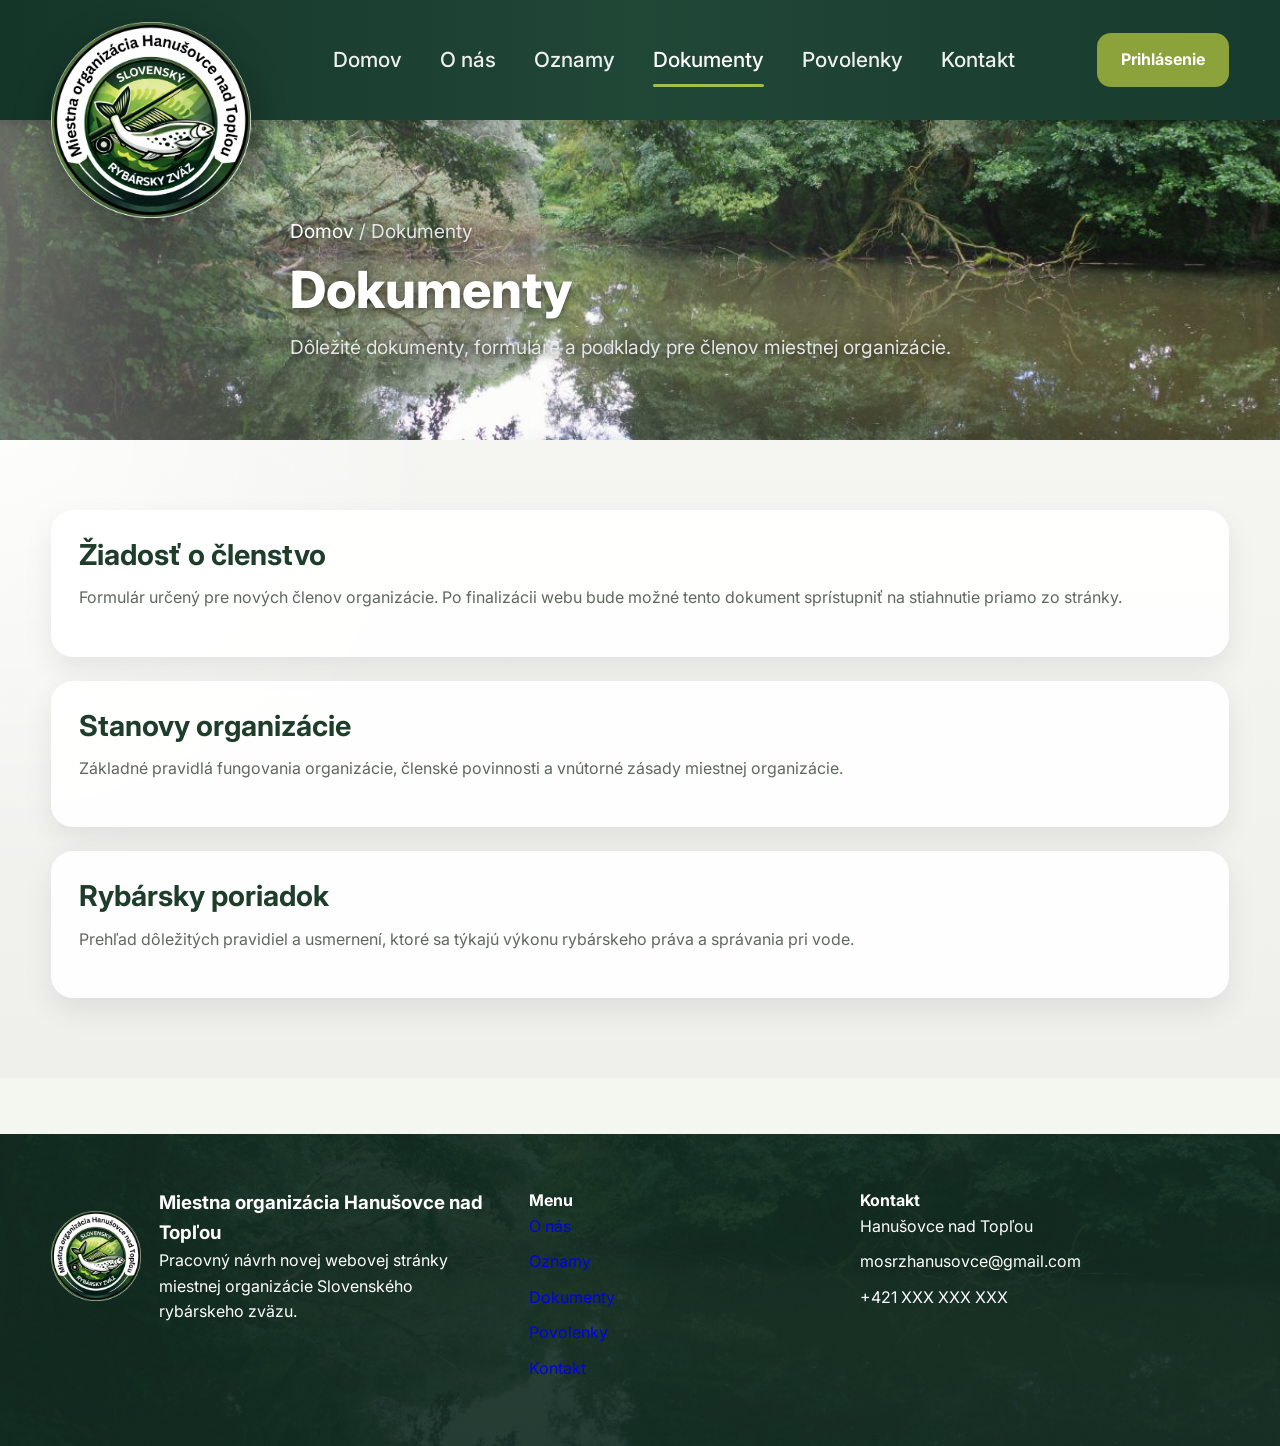
==== dokumenty.html @ 1f016d6e "update menu + mobile fix" ====
<!DOCTYPE html>
<html lang="sk">
<head>
  <meta charset="UTF-8" />
  <meta name="viewport" content="width=device-width, initial-scale=1.0"/>
  <title>Dokumenty | Miestna organizácia Hanušovce nad Topľou</title>
  <link rel="preconnect" href="https://fonts.googleapis.com">
  <link rel="preconnect" href="https://fonts.gstatic.com" crossorigin>
  <link href="https://fonts.googleapis.com/css2?family=Inter:wght@400;500;600;700;800&display=swap" rel="stylesheet">
  <link rel="stylesheet" href="style.css"/>
</head>

<script src="script.js"></script>

<body>

  <header class="site-header">
    <div class="container header-inner">
      <a href="index.html" class="brand">
        <img src="logo.png" alt="Logo organizácie">
      </a>

      <button class="menu-toggle" aria-label="Otvoriť menu">☰</button>

      <nav class="main-nav">
        <a href="index.html">Domov</a>
        <a href="o-nas.html">O nás</a>
        <a href="oznamy.html">Oznamy</a>
        <a href="dokumenty.html" class="active">Dokumenty</a>
        <a href="povolenky.html">Povolenky</a>
        <a href="kontakt.html">Kontakt</a>
      </nav>

      <a href="#" class="login-btn">Prihlásenie</a>
    </div>
  </header>

  <section class="subpage-hero">
    <div class="subpage-hero-overlay">
      <div class="container subpage-hero-content">
        <p class="breadcrumb"><a href="index.html">Domov</a> / Dokumenty</p>
        <h1>Dokumenty</h1>
        <p class="subpage-intro">
          Dôležité dokumenty, formuláre a podklady pre členov miestnej organizácie.
        </p>
      </div>
    </div>
  </section>

  <main class="page-shell">
    <section class="section container">
      <div class="announcements-list">

        <article class="announcement-card">
          <h2>Žiadosť o členstvo</h2>
          <p>
            Formulár určený pre nových členov organizácie. Po finalizácii webu bude možné
            tento dokument sprístupniť na stiahnutie priamo zo stránky.
          </p>
        </article>

        <article class="announcement-card">
          <h2>Stanovy organizácie</h2>
          <p>
            Základné pravidlá fungovania organizácie, členské povinnosti a vnútorné zásady
            miestnej organizácie.
          </p>
        </article>

        <article class="announcement-card">
          <h2>Rybársky poriadok</h2>
          <p>
            Prehľad dôležitých pravidiel a usmernení, ktoré sa týkajú výkonu rybárskeho práva
            a správania pri vode.
          </p>
        </article>

      </div>
    </section>
  </main>

  <footer class="site-footer">
    <div class="container footer-grid">
      <div class="footer-brand">
        <img src="logo.png" alt="Logo organizácie">
        <div>
          <h3>Miestna organizácia Hanušovce nad Topľou</h3>
          <p>Pracovný návrh novej webovej stránky miestnej organizácie Slovenského rybárskeho zväzu.</p>
        </div>
      </div>

      <div>
        <h4>Menu</h4>
        <ul class="footer-list">
          <li><a href="o-nas.html">O nás</a></li>
          <li><a href="oznamy.html">Oznamy</a></li>
          <li><a href="dokumenty.html" class="active">Dokumenty</a></li>
          <li><a href="povolenky.html">Povolenky</a></li>
          <li><a href="kontakt.html">Kontakt</a></li>
        </ul>
      </div>

      <div>
        <h4>Kontakt</h4>
        <ul class="footer-list">
          <li>Hanušovce nad Topľou</li>
          <li>mosrzhanusovce@gmail.com</li>
          <li>+421 XXX XXX XXX</li>
        </ul>
      </div>
    </div>
  </footer>

</body>
</html>
---- style.css ----
* {
  box-sizing: border-box;
  margin: 0;
  padding: 0;
}

:root {
  --green-dark: #1f3d2b;
  --green-main: #5f7f2f;
  --green-light: #8fae4a;
  --green-soft: #dfe7cf;
  --green-bg: #f4f7ef;

  --text-dark: #1f261f;
  --text-soft: #5f685f;

  --white: #ffffff;
  --shadow: 0 12px 30px rgba(0, 0, 0, 0.08);

  --radius-lg: 24px;
  --radius-md: 18px;
}

body {
  font-family: "Inter", sans-serif;
  background: var(--green-bg);
  color: var(--text-dark);
  line-height: 1.6;
}

img {
  max-width: 100%;
  display: block;
}

a {
  text-decoration: none;
}

.container {
  width: min(1200px, 92%);
  margin: 0 auto;
}

/* HEADER */

.site-header {
  position: sticky;
  top: 0;
  z-index: 100;
  background: linear-gradient(90deg, #143628, #214737, #173b2e);
  box-shadow: 0 4px 14px rgba(0, 0, 0, 0.18);
}

.header-inner {
  min-height: 88px;
  display: flex;
  align-items: center;
  justify-content: space-between;
  gap: 20px;
}

.brand img {
  width: 200px;
  height: 200px;
  object-fit: contain;
  margin-top: 20px;
  margin-bottom: -100px;
  filter: drop-shadow(0 12px 18px rgba(0, 0, 0, 0.3));
}

/* NAV */

.main-nav {
  display: flex;
  gap: 38px;
  align-items: center;
  flex: 1;
  justify-content: center;
}

.main-nav a {
  color: rgba(255, 255, 255, 0.92);
  font-size: 1.3rem;
  font-weight: 500;
  transition: 0.2s ease;
}

.main-nav a:hover {
  color: var(--green-light);
}

/* LOGIN BUTTON */

.login-btn {
  background: #8ca23a;
  color: white;
  padding: 14px 24px;
  border-radius: 14px;
  font-weight: 700;
  white-space: nowrap;
}

/* HERO */

.hero {
  min-height: 640px;
  background-image: url("rybnik.jpg");
  background-size: cover;
  background-position: center;
  background-repeat: no-repeat;
}

.hero-overlay {
  min-height: 640px;
  background: linear-gradient(
    90deg,
    rgba(18, 28, 20, 0.42) 0%,
    rgba(18, 28, 20, 0.20) 28%,
    rgba(18, 28, 20, 0.08) 100%
  );
  display: flex;
  align-items: center;
}

.hero-content {
  display: flex;
  align-items: center;
  min-height: 640px;
  padding-top: 110px;
  position: relative;
  z-index: 3;
}

.hero-box {
  max-width: 760px;
  padding-top: 10px;
}

.hero-box h1 {
  font-size: clamp(2.4rem, 5vw, 4.3rem);
  line-height: 1.06;
  font-weight: 800;
  margin-bottom: 22px;
  color: #1c2e1f;
}

.hero-box p {
  font-size: 1.15rem;
  line-height: 1.8;
  max-width: 720px;
  color: #ffffff;
  margin-bottom: 28px;
  font-weight: 600;
  text-shadow: 0 2px 10px rgba(0, 0, 0, 0.65);
}

/* BUTTONS */

.primary-btn,
.secondary-btn,
.small-btn {
  display: inline-block;
  transition: 0.2s ease;
}

.primary-btn {
  background: var(--green-main);
  color: white;
  padding: 18px 30px;
  border-radius: 16px;
  font-weight: 700;
  font-size: 1.15rem;
  box-shadow: 0 10px 24px rgba(0,0,0,0.18);
}

.primary-btn:hover {
  background: var(--green-dark);
  transform: translateY(-2px);
  box-shadow: 0 8px 20px rgba(0,0,0,0.15);
}

.secondary-btn {
  background: var(--green-light);
  color: #1f261f;
  padding: 13px 22px;
  border-radius: 12px;
  font-weight: 700;
  transition: all 0.2s ease;
}

.secondary-btn:hover {
  background: var(--green-main);
  color: white;
  transform: translateY(-2px);
}

.small-btn {
  background: #617a2a;
  color: white;
  padding: 12px 18px;
  border-radius: 12px;
  font-weight: 700;
}

/* MAIN WRAPPER */

.page-shell {
  background:
    radial-gradient(circle at top left, rgba(255, 255, 255, 0.8), transparent 30%),
    linear-gradient(180deg, #f5f5f2 0%, #efefec 100%);
  padding-bottom: 40px;
}

/* TOP CARDS */

.top-cards {
  margin-top: -54px;
  position: relative;
  z-index: 2;
  display: grid;
  grid-template-columns: repeat(3, 1fr);
  gap: 26px;
}

.feature-card {
  background: rgba(255, 255, 255, 0.95);
  border-radius: var(--radius-lg);
  box-shadow: var(--shadow);
  padding: 34px 26px 28px;
  text-align: center;
  position: relative;
  transition: all 0.25s ease;
}

.feature-card:hover {
  transform: translateY(-6px);
  box-shadow: 0 18px 40px rgba(0,0,0,0.12);
}

.feature-icon {
  width: 82px;
  height: 82px;
  border-radius: 50%;
  background: #dfe7cf;
  display: grid;
  place-items: center;
  font-size: 2rem;
  margin: -74px auto 20px;
  border: 6px solid #f4f4f0;
}

.feature-card h2 {
  font-size: 1.2rem;
  margin-bottom: 12px;
}

.feature-card p {
  color: var(--text-soft);
  min-height: 54px;
  margin-bottom: 20px;
}

/* NEWS */

.section {
  padding-top: 70px;
  padding-bottom: 40px;
}

.section-head {
  display: flex;
  align-items: center;
  justify-content: space-between;
  gap: 20px;
  margin-bottom: 22px;
}

.news-grid {
  display: grid;
  grid-template-columns: repeat(3, 1fr);
  gap: 26px;
}

.news-card {
  background: rgba(255, 255, 255, 0.96);
  border-radius: 22px;
  box-shadow: var(--shadow);
  padding: 26px;
  transition: all 0.25s ease;
}

.news-card:hover {
  transform: translateY(-5px);
  box-shadow: 0 16px 35px rgba(0,0,0,0.12);
}

.news-date {
  color: #7a7f7a;
  font-weight: 600;
  margin-bottom: 10px;
}

.news-card h3 {
  font-size: 1.8rem;
  line-height: 1.15;
  margin-bottom: 14px;
}

.news-card p {
  color: var(--text-soft);
  margin-bottom: 20px;
}

/* INFO SECTION */

.info-grid {
  display: grid;
  grid-template-columns: repeat(3, 1fr);
  gap: 22px;
}

.info-card {
  background: rgba(255, 255, 255, 0.97);
  border-radius: 20px;
  box-shadow: var(--shadow);
  padding: 22px;
  display: flex;
  gap: 18px;
  align-items: flex-start;
}

.info-image {
  width: 86px;
  height: 86px;
  border-radius: 50%;
  background: #e8efdc;
  display: grid;
  place-items: center;
  font-size: 2rem;
  flex-shrink: 0;
}

/* FOOTER */

.site-footer {
  margin-top: 56px;
  background:
    linear-gradient(rgba(18, 44, 34, 0.9), rgba(18, 44, 34, 0.92)),
    url("rybnik.jpg") center/cover no-repeat;
  color: white;
  padding: 54px 0;
}

.footer-grid {
  display: grid;
  grid-template-columns: 1.2fr 0.8fr 1fr;
  gap: 36px;
  align-items: start;
}

.footer-brand {
  display: flex;
  gap: 18px;
  align-items: center;
}

.footer-brand img {
  width: 90px;
  height: 90px;
}

.footer-list {
  list-style: none;
}

.footer-list li {
  margin-bottom: 10px;
}

/* RESPONSIVE */

@media (max-width: 1100px) {
  .main-nav {
    gap: 20px;
  }

  .news-grid,
  .top-cards,
  .info-grid,
  .footer-grid {
    grid-template-columns: 1fr;
  }

  .feature-icon {
  width: 82px;
  height: 82px;
  border-radius: 50%;
  background: var(--green-soft);
  display: grid;
  place-items: center;
  font-size: 2rem;
  margin: -74px auto 20px;
  border: 6px solid #f4f4f0;
}

  .top-cards {
    margin-top: 30px;
  }
}

@media (max-width: 900px) {
  .header-inner {
    flex-direction: column;
    padding: 16px 0 20px;
  }

  .brand img {
    margin: 0;
    width: 82px;
    height: 82px;
  }

  .main-nav {
    flex-wrap: wrap;
    gap: 14px 20px;
  }
}
.subpage-hero {
  min-height: 320px;
  background-image: url("rybnik.jpg");
  background-size: cover;
  background-position: center;
  background-repeat: no-repeat;
}

.subpage-hero-overlay {
  min-height: 320px;
  background: linear-gradient(
    90deg,
    rgba(243, 245, 238, 0.40) 0%,
    rgba(243, 245, 238, 0.18) 25%,
    rgba(20, 30, 20, 0.02) 100%
  );
  display: flex;
  align-items: center;
}

.subpage-hero-content {
  padding-top: 60px;
  padding-bottom: 40px;
  position: relative;
  z-index: 3;
  max-width: 700px;
}

.breadcrumb {
  font-size: 0.95rem;
  margin-bottom: 14px;
  color: #e6e6e6;
}

.breadcrumb a {
  color: #ffffff;
  text-decoration: none;
}

.subpage-hero h1 {
  font-size: clamp(2rem, 4vw, 3.2rem);
  line-height: 1.1;
  font-weight: 800;
  margin-bottom: 14px;
  color: #ffffff;
  text-shadow: 0 2px 8px rgba(0,0,0,0.6);
}

.subpage-hero p {
  color: #e5e5e5;
  font-size: 1.2rem;
}

.subpage-hero h1,
.subpage-hero p {
  text-shadow: 0 2px 8px rgba(0,0,0,0.6);
}

.subpage-intro {
  max-width: 700px;
  color: #f0f0f0;
  font-size: 1.05rem;
  line-height: 1.7;
  text-shadow: 0 2px 8px rgba(0,0,0,0.55);
}


.announcements-list {
  display: grid;
  gap: 24px;
}

.announcement-card {
  background: rgba(255, 255, 255, 0.96);
  border-radius: 22px;
  box-shadow: var(--shadow);
  padding: 28px;
  transition: all 0.25s ease;
}

.announcement-card:hover {
  transform: translateY(-4px);
  box-shadow: 0 16px 35px rgba(0,0,0,0.12);
}

.announcement-card h2 {
  font-size: 1.8rem;
  line-height: 1.15;
  margin-bottom: 14px;
  color: var(--green-dark);
}

.announcement-card p {
  color: var(--text-soft);
  margin-bottom: 18px;
}

.article-detail {
  background: rgba(255, 255, 255, 0.96);
  border-radius: 22px;
  box-shadow: var(--shadow);
  padding: 34px;
}

.article-detail p {
  font-size: 1.05rem;
  line-height: 1.85;
  color: #334033;
  margin-bottom: 18px;
}

.article-actions {
  margin-top: 28px;
}
.contact-page-grid {
  display: grid;
  grid-template-columns: 1fr 1fr;
  gap: 26px;
}

.contact-title {
  font-size: 1.6rem;
  margin-bottom: 18px;
  color: var(--green-dark);
}

@media (max-width: 900px) {
  .contact-page-grid {
    grid-template-columns: 1fr;
  }
}

.hero-box .primary-btn {
  box-shadow: 0 10px 24px rgba(0,0,0,0.22);
}

.main-nav a.active {
  color: #ffffff;
  position: relative;
}

.main-nav a.active::after {
  content: "";
  position: absolute;
  left: 0;
  bottom: -10px;
  width: 100%;
  height: 3px;
  background: #a6bc4b;
  border-radius: 999px;
}

.menu-toggle {
  display: none;
  background: transparent;
  border: none;
  color: white;
  font-size: 2rem;
  cursor: pointer;
  line-height: 1;
}

@media (max-width: 900px) {
  .header-inner {
    align-items: center;
    gap: 16px;
    padding: 14px 0 18px;
  }

  .menu-toggle {
    display: block;
    order: 2;
    margin-left: auto;
  }

  .login-btn {
    display: none;
  }

  .main-nav {
    display: none;
    width: 100%;
    flex-direction: column;
    align-items: flex-start;
    gap: 14px;
    padding: 14px 0 4px;
    order: 3;
  }

  .main-nav.open {
    display: flex;
  }

  .main-nav a {
    width: 100%;
    padding: 6px 0;
  }

  .main-nav a.active::after {
    bottom: 0;
    width: 48px;
  }

  .brand img {
    width: 84px;
    height: 84px;
    margin-top: 0;
    margin-bottom: 0;
  }
}
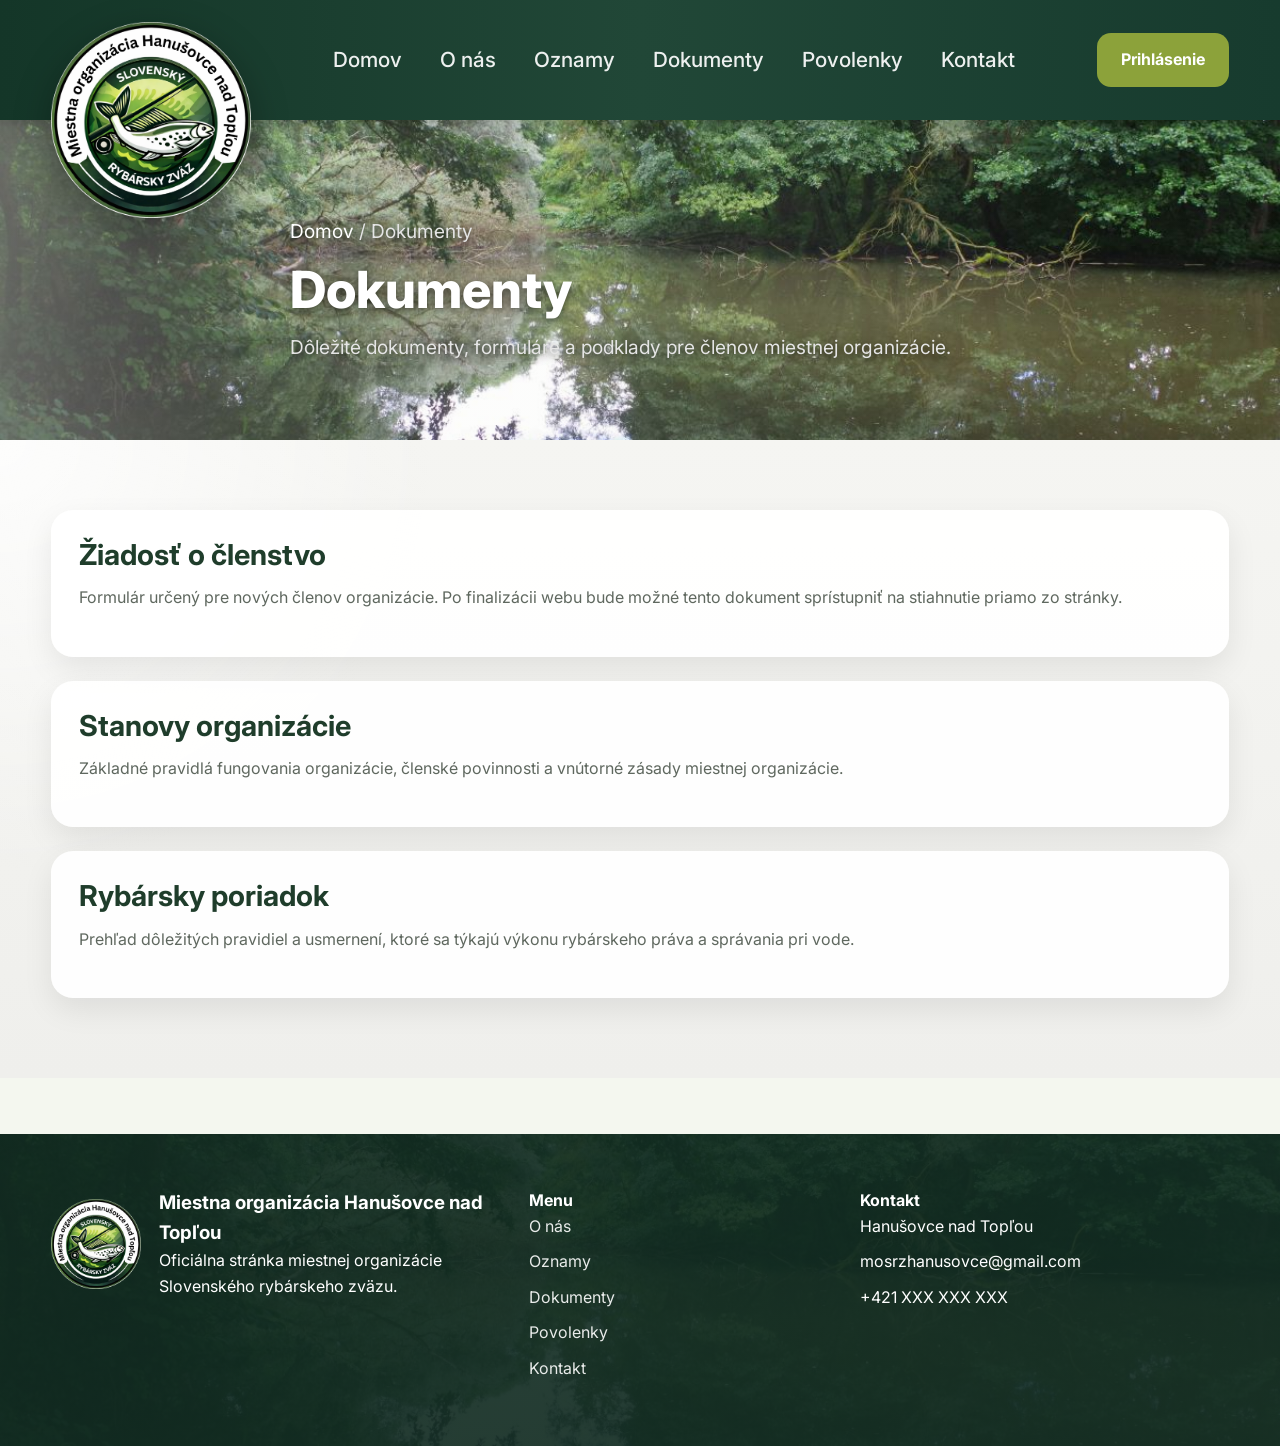
==== commit 7ad93de5: "update menu + mobile improvements" ====
--- a/dokumenty.html
+++ b/dokumenty.html
@@ -10,30 +10,31 @@
   <link rel="stylesheet" href="style.css"/>
 </head>
 
-<script src="script.js"></script>
 
 <body>
 
   <header class="site-header">
-    <div class="container header-inner">
-      <a href="index.html" class="brand">
-        <img src="logo.png" alt="Logo organizácie">
-      </a>
+  <div class="container header-inner">
 
-      <button class="menu-toggle" aria-label="Otvoriť menu">☰</button>
+    <a href="index.html" class="brand">
+      <img src="logo.png" alt="Logo organizácie">
+    </a>
 
-      <nav class="main-nav">
-        <a href="index.html">Domov</a>
-        <a href="o-nas.html">O nás</a>
-        <a href="oznamy.html">Oznamy</a>
-        <a href="dokumenty.html" class="active">Dokumenty</a>
-        <a href="povolenky.html">Povolenky</a>
-        <a href="kontakt.html">Kontakt</a>
-      </nav>
+    <button class="menu-toggle" aria-label="Otvoriť menu">☰</button>
 
-      <a href="#" class="login-btn">Prihlásenie</a>
-    </div>
-  </header>
+    <nav class="main-nav">
+      <a href="index.html">Domov</a>
+      <a href="o-nas.html">O nás</a>
+      <a href="oznamy.html">Oznamy</a>
+      <a href="dokumenty.html">Dokumenty</a>
+      <a href="povolenky.html">Povolenky</a>
+      <a href="kontakt.html">Kontakt</a>
+    </nav>
+
+    <a href="#" class="login-btn">Prihlásenie</a>
+
+  </div>
+</header>
 
   <section class="subpage-hero">
     <div class="subpage-hero-overlay">
@@ -80,36 +81,41 @@
   </main>
 
   <footer class="site-footer">
-    <div class="container footer-grid">
-      <div class="footer-brand">
-        <img src="logo.png" alt="Logo organizácie">
-        <div>
-          <h3>Miestna organizácia Hanušovce nad Topľou</h3>
-          <p>Pracovný návrh novej webovej stránky miestnej organizácie Slovenského rybárskeho zväzu.</p>
-        </div>
-      </div>
+  <div class="container footer-grid">
 
+    <div class="footer-brand">
+      <img src="logo.png" alt="Logo organizácie">
       <div>
-        <h4>Menu</h4>
-        <ul class="footer-list">
-          <li><a href="o-nas.html">O nás</a></li>
-          <li><a href="oznamy.html">Oznamy</a></li>
-          <li><a href="dokumenty.html" class="active">Dokumenty</a></li>
-          <li><a href="povolenky.html">Povolenky</a></li>
-          <li><a href="kontakt.html">Kontakt</a></li>
-        </ul>
-      </div>
-
-      <div>
-        <h4>Kontakt</h4>
-        <ul class="footer-list">
-          <li>Hanušovce nad Topľou</li>
-          <li>mosrzhanusovce@gmail.com</li>
-          <li>+421 XXX XXX XXX</li>
-        </ul>
+        <h3>Miestna organizácia Hanušovce nad Topľou</h3>
+        <p>
+          Oficiálna stránka miestnej organizácie Slovenského rybárskeho zväzu.
+        </p>
       </div>
     </div>
-  </footer>
 
+    <div>
+      <h4>Menu</h4>
+      <ul class="footer-list">
+        <li><a href="o-nas.html">O nás</a></li>
+        <li><a href="oznamy.html">Oznamy</a></li>
+        <li><a href="dokumenty.html">Dokumenty</a></li>
+        <li><a href="povolenky.html">Povolenky</a></li>
+        <li><a href="kontakt.html">Kontakt</a></li>
+      </ul>
+    </div>
+
+    <div>
+      <h4>Kontakt</h4>
+      <ul class="footer-list">
+        <li>Hanušovce nad Topľou</li>
+        <li>mosrzhanusovce@gmail.com</li>
+        <li>+421 XXX XXX XXX</li>
+      </ul>
+    </div>
+
+  </div>
+</footer>
+
+  <script src="script.js"></script>
 </body>
 </html>
--- a/style.css
+++ b/style.css
@@ -635,4 +635,99 @@
     margin-top: 0;
     margin-bottom: 0;
   }
+}
+
+/* ===== MOBIL MENU ===== */
+
+.menu-toggle {
+  display: none;
+  background: transparent;
+  border: none;
+  color: white;
+  font-size: 2rem;
+  cursor: pointer;
+  padding: 8px 10px;
+}
+
+@media (max-width: 900px) {
+
+  .site-header {
+    padding-top: 0;
+    padding-bottom: 0;
+  }
+
+ .header-inner {
+  padding: 4px 0 6px;
+  min-height: 60px;
+}
+
+  .menu-toggle {
+    display: block;
+    margin-left: auto;
+    margin-right: 2px;
+    font-size: 1.9rem;
+    padding: 4px 8px;
+  }
+
+  .login-btn {
+    display: none;
+  }
+
+  .main-nav {
+    display: none;
+    width: 100%;
+    flex-direction: column;
+    gap: 14px;
+    padding: 14px 0;
+  }
+
+  .main-nav.open {
+    display: flex;
+  }
+
+  .main-nav a {
+    color: white;
+    font-size: 1.1rem;
+  }
+
+  .brand img {
+  width: 120px;
+  height: 120px;
+  transform: translateY(10px);
+}
+  .brand {
+  display: flex;
+  align-items: center;
+}
+
+  .main-nav a.active::after {
+    bottom: 0;
+    width: 48px;
+  }
+}
+
+
+/* ===== FOOTER FIX ===== */
+
+.footer-list a,
+.footer-list a:visited,
+.footer-list a:hover,
+.footer-list a:active {
+  color: rgba(255,255,255,0.9);
+  text-decoration: none;
+}
+
+.main-nav a.active {
+  color: #ffffff;
+  position: relative;
+}
+
+.main-nav a.active::after {
+  content: "";
+  position: absolute;
+  left: 0;
+  bottom: -8px;
+  width: 100%;
+  height: 3px;
+  background: #a6bc4b;
 }
